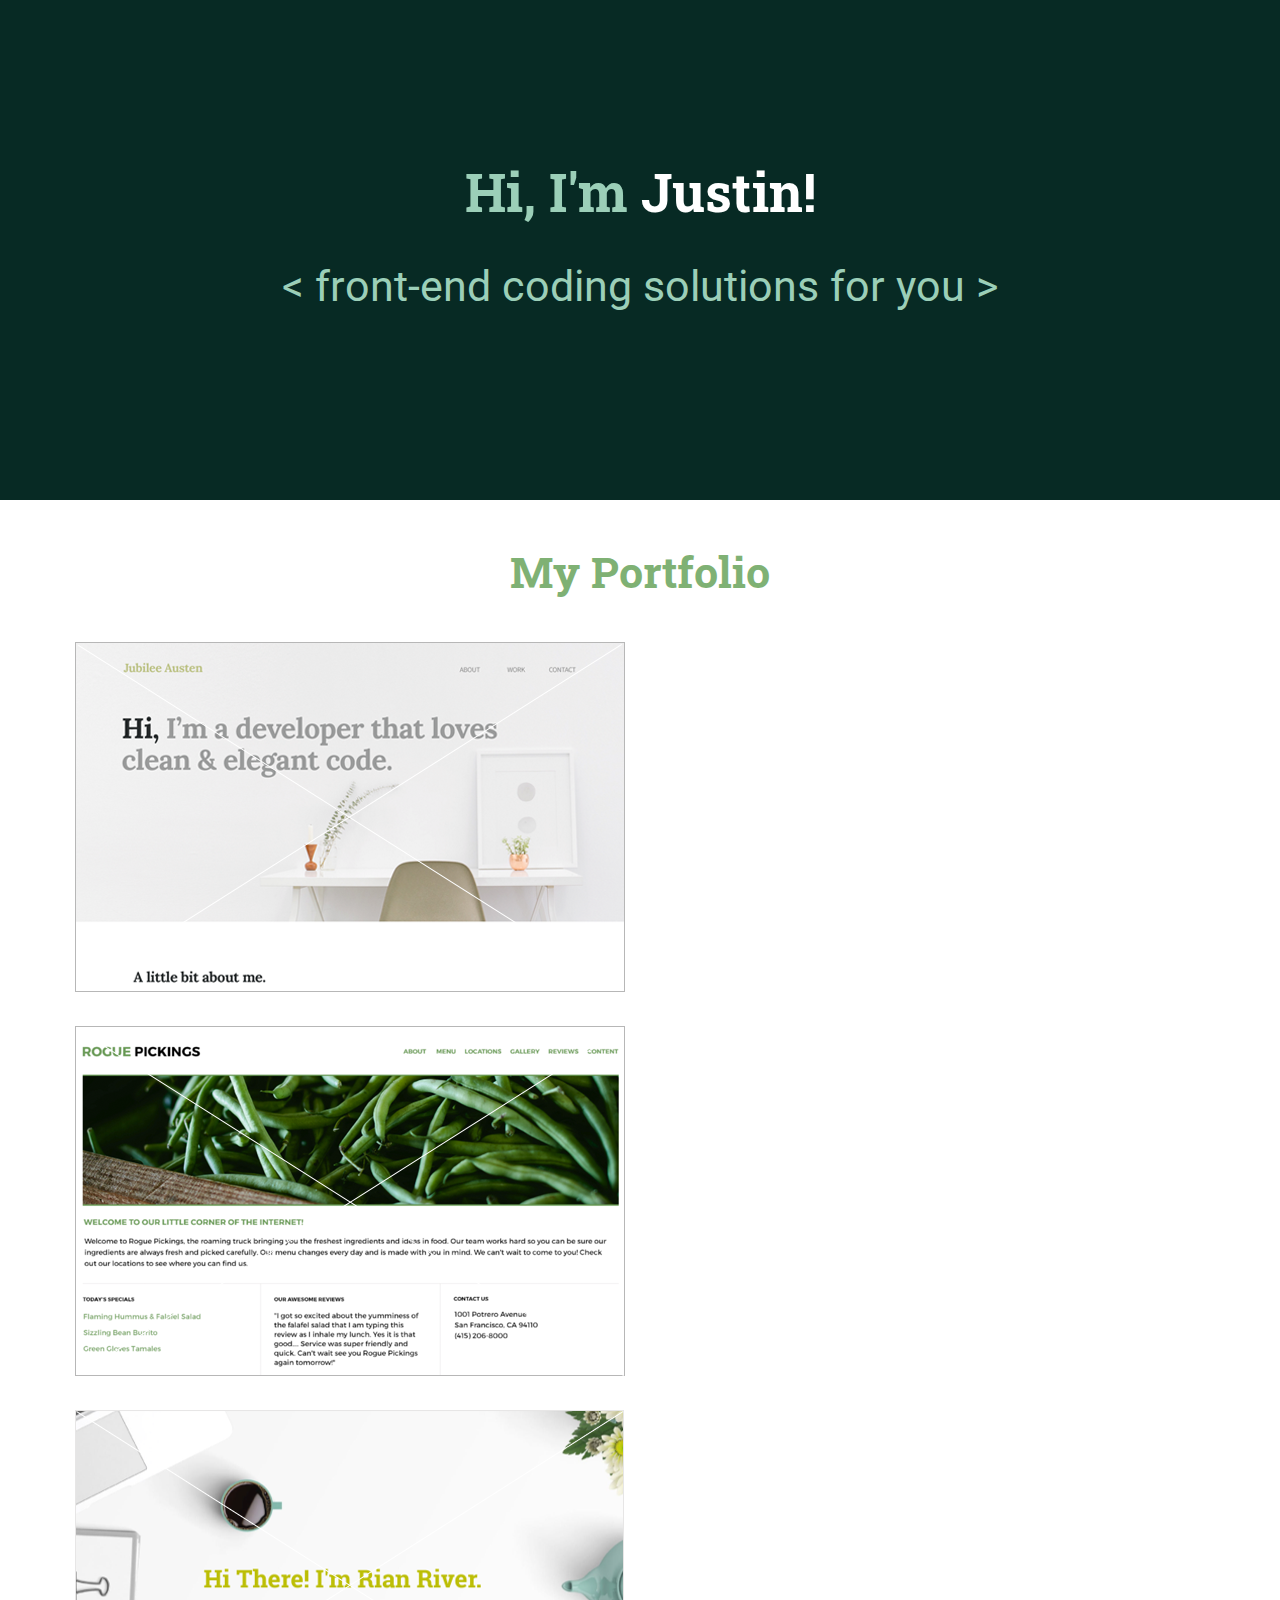
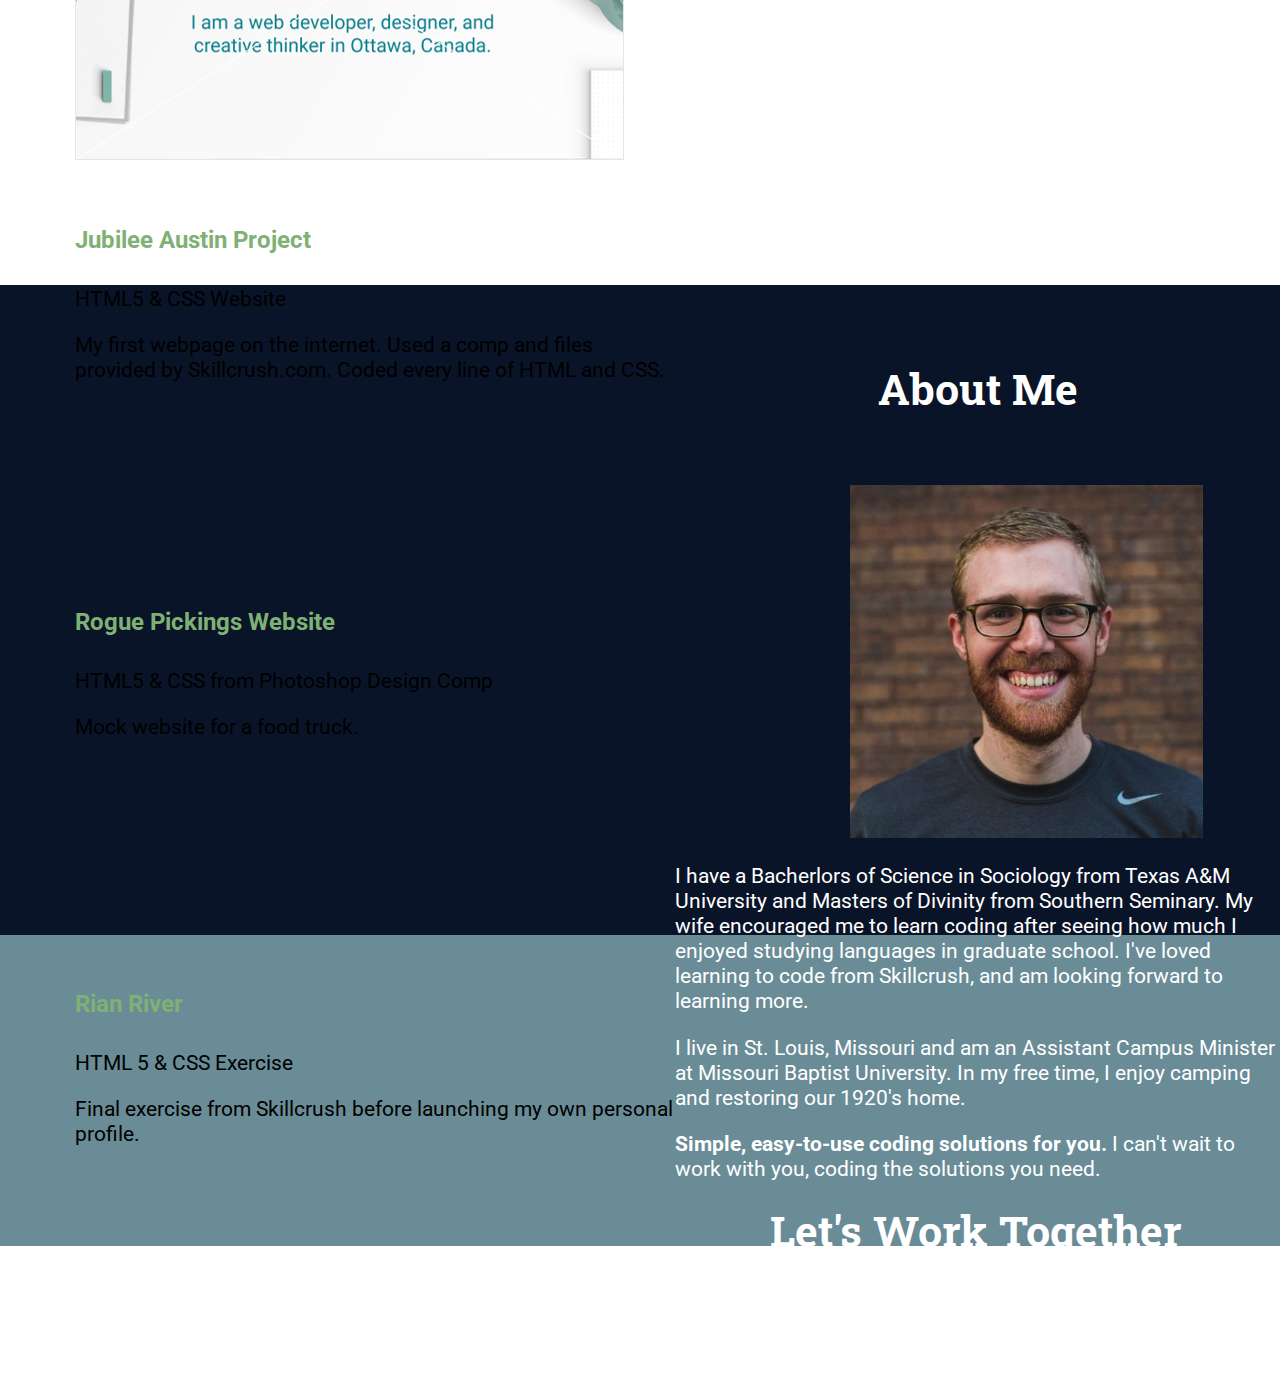
==== index.html @ b72c2935 "new pages" ====
<!doctype html>
<html>
    <head>
        <title>Justin Yeary | Developer</title>
          <link rel="stylesheet" href="css/normalize.css">
          <link rel="stylesheet" href="css/main.css">
          <link href="https://fonts.googleapis.com/css?family=Roboto+Slab:700|Roboto:400,700" rel="stylesheet">
    </head>
<body>
      <header>
          <div class="full-width">
              <div class="intro">
                <h1>Hi, I'm <span style="color:#ffffff">Justin!</span></h1>
                  <h2>&lt; front-end coding solutions for you &gt;</h2>
              </div>
      </header>
<main>
  <section id="work">
      <h3>My Portfolio</h3>
      <div class="two-columns">
      <div class="half-width">
        <div id="photo-two">
            <a href="http://justincodes.me/jubliee_austin_project/"> <img src="img/jubilee-thumbnail.png" alt="jubilee project" /> </a>
        </div>
          <div id="photo-one">
              <a href="http://justincodes.me/rogue_pickings_project/"> <img src="img/rogue-pickings-thumbnail.png" alt="rogue pickings project" /> </a>
          </div>
          <div id="photo-three">
          <a href="http://www.justincodes.me/rian_river_project/"> <img src="img/rian-river2-thumbnail.png" alt="rian river project"/> </a>
        </div>
      </div>
    </div>
    <div class="two-columns">
      <div class="half-width">
        <div id="description-two">
         <h4>Jubilee Austin Project</h4>
            <p>HTML5 & CSS Website</p>
              <p>My first webpage on the internet. Used a comp and files provided by Skillcrush.com. Coded every line of HTML and CSS.</p>
          </div>
        <div id="description-one">
          <h4>Rogue Pickings Website</h4>
            <p>HTML5 & CSS  from Photoshop Design Comp<p>
              <p>Mock website for a food truck.</p>
            </div>
        <div id="description-three">
          <h4>Rian River</h4>
            <p>HTML 5 & CSS Exercise</p>
              <p>Final exercise from Skillcrush before launching my own personal profile.</p>
            </div>
          </div>
        </div>
  </section>
    <section id="about">
        <h3 class="white-text">About Me</h3>
        <div class="two-columns">
        <div class="half-width">
            <img src="img/headshot.jpg" alt="headshot" />
          </div>
        </div>
        <div class="two-columns">
        <div class="half-width">
          <p class="white-text">I have a Bacherlors of Science in Sociology from Texas A&M University and Masters of Divinity from Southern Seminary. My wife encouraged me to learn coding after seeing how much I enjoyed studying languages in graduate school. I've loved learning to code from Skillcrush, and am looking forward to learning more.</p>
          <p class="white-text">I live in St. Louis, Missouri and am an Assistant Campus Minister at Missouri Baptist University. In my free time, I enjoy camping and restoring our 1920's home.</p>
          <p class="white-text"><strong>Simple, easy-to-use coding solutions for you.</strong> I can't wait to work with you, coding the solutions you need.</p>
        </div>
      </div>
    </section>
    <section id="contact">
      <h3 class="white-text">Let's Work Together</h3>
        <div class="full-width">
          <h4 class="white-text"><a style="text-decoration:none;color:#ffffff" href="mailto:justinlyeary@gmail.com">justinlyeary@gmail.com</a></h4>
          <h4 class="white-text"><a style="text-decoration:none;color:#ffffff" href="tel:9363320590">936.332.0590</a></h4>
          </div>
        </div>
    </section>
    </body>
</html>
---- css/main.css ----
/**************GRID***************/
.full-width {
  width: 1200px;
  margin: auto;
}

.half-width {
  width: 600px;
}

.third-width {
  width: 400px;
  float: left;
  text-align: center;
  margin-left: 23px;
  margin-right: 23px;

}
/***************FONTS**************/
body {font-family: font-family: 'Roboto Slab', serif;}
body {font-family: font-family: 'Roboto', sans-serif;}

/***********HEADER************/

header {
  height: 500px;
  background-color: #072a24;
}

h1 {
  font-size: 40pt;
  font-family: Roboto Slab, bold, serif;
  text-align: center;
  color: #9bcfb8;
}

h2 {
  font-size: 32pt;
  font-family: Roboto, sans-serif;
  font-weight: 400;
  text-align: center;
  color: #9bcfb8;
}

.intro {
  border-width: 6px;
  padding-top: 120px;

}

/****************BODY******************/
#work {
  height: 1300px;
  margin-left: 75px;
  margin-right: 75px;
}

#about {
  height: 650px;
  background-color: #0a1429;
}

#about h3 {
  padding-top: 75px;
}

#contact {
  height: 305px;
  background-color: #698c97;
  border: solid;
  border-color: #698c97;
}

#contact h3 {
  padding-top: 20px;
}

footer {
  background-color: #095156;
  border: solid;
  border-color: #095156;
}

h3 {
  font-size: 32pt;
  font-family: Roboto slab, serif;
  text-align: center;
  color: #7fb174;
}

h4 {
  font-size: 18pt;
  font-family: Roboto, sans-serif;
  font-weight: 700;
  color: #7fb174;
}

p {
  font-size: 16pt;
  font-family: Roboto, sans-serif;
  font-weight: 400;
  color: #grey;
}


.two-columns {
  float: left;
}

#photo-one, #photo-two, #photo-three {
  margin-bottom: 30px;
}

#description-one, #description-two, #description-three {
  height: 350px;
  margin-bottom: 30px;
}

.white-text {
  color: #ffffff;
}

#about img {
   padding-left: 175px;
   padding-top: 25px;
 }

#about h4 {
  padding-left: 125px;
}

#contact h4 {
   text-align: center;
 }
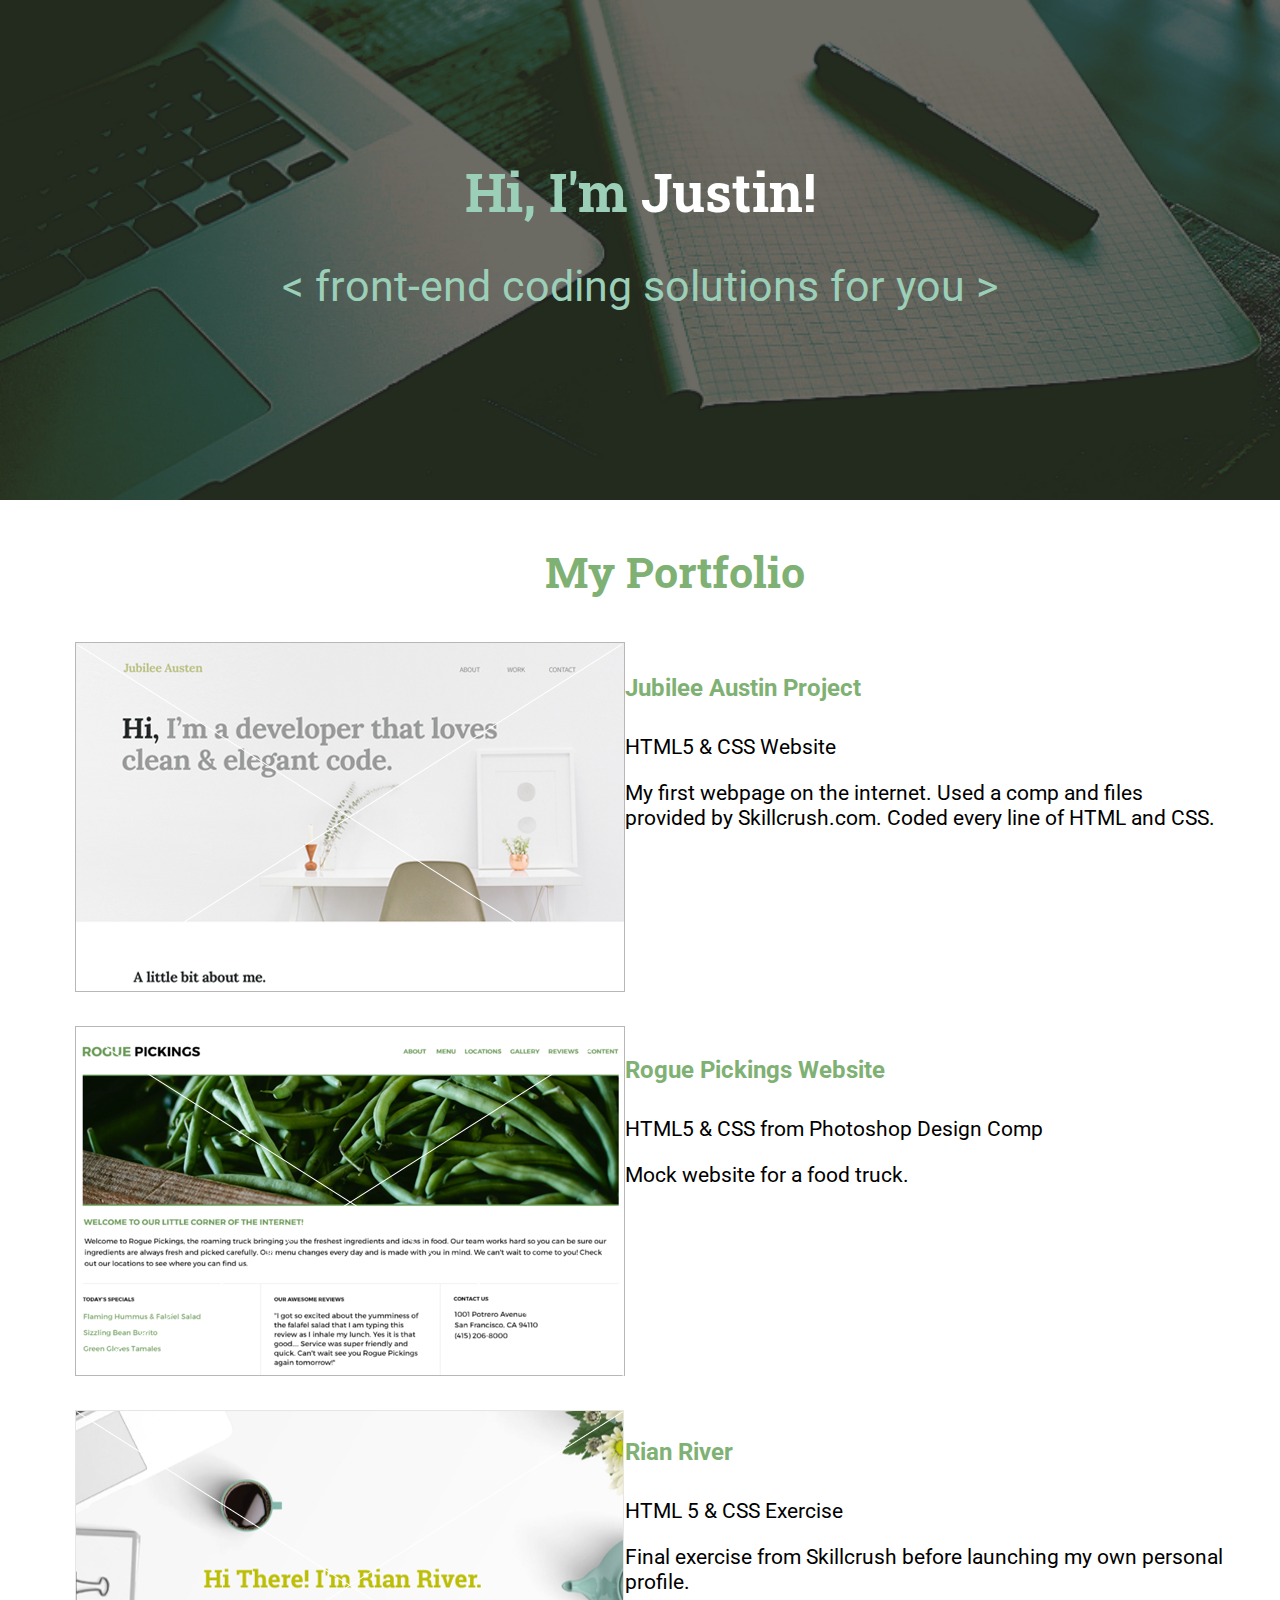
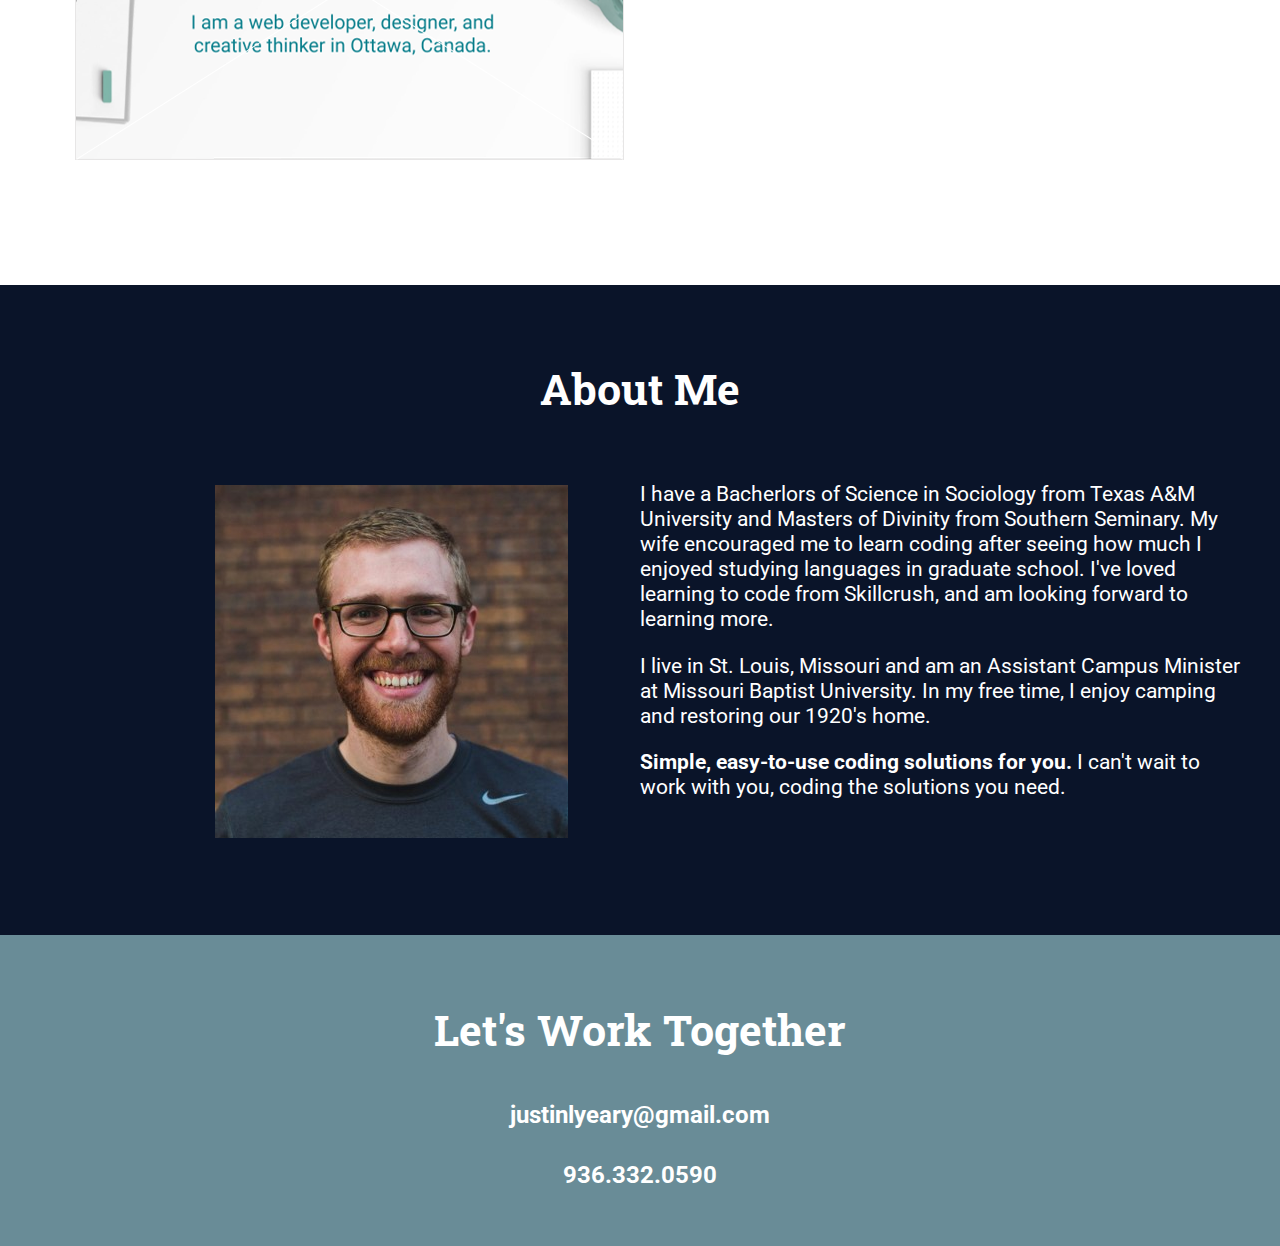
==== commit eec27982: "add full-width divs to sections" ====
--- a/index.html
+++ b/index.html
@@ -16,41 +16,44 @@
       </header>
 <main>
   <section id="work">
-      <h3>My Portfolio</h3>
-      <div class="two-columns">
-      <div class="half-width">
-        <div id="photo-two">
-            <a href="http://justincodes.me/jubliee_austin_project/"> <img src="img/jubilee-thumbnail.png" alt="jubilee project" /> </a>
-        </div>
-          <div id="photo-one">
-              <a href="http://justincodes.me/rogue_pickings_project/"> <img src="img/rogue-pickings-thumbnail.png" alt="rogue pickings project" /> </a>
-          </div>
-          <div id="photo-three">
-          <a href="http://www.justincodes.me/rian_river_project/"> <img src="img/rian-river2-thumbnail.png" alt="rian river project"/> </a>
-        </div>
-      </div>
-    </div>
-    <div class="two-columns">
-      <div class="half-width">
-        <div id="description-two">
-         <h4>Jubilee Austin Project</h4>
-            <p>HTML5 & CSS Website</p>
-              <p>My first webpage on the internet. Used a comp and files provided by Skillcrush.com. Coded every line of HTML and CSS.</p>
-          </div>
-        <div id="description-one">
-          <h4>Rogue Pickings Website</h4>
-            <p>HTML5 & CSS  from Photoshop Design Comp<p>
-              <p>Mock website for a food truck.</p>
-            </div>
-        <div id="description-three">
-          <h4>Rian River</h4>
-            <p>HTML 5 & CSS Exercise</p>
-              <p>Final exercise from Skillcrush before launching my own personal profile.</p>
-            </div>
-          </div>
-        </div>
-  </section>
+      <div class="full-width">
+        <h3>My Portfolio</h3>
+          <div class="half-width">
+            <div class="two-columns">
+                <div id="photo-two">
+                    <a href="http://justincodes.me/jubliee_austin_project/"> <img src="img/jubilee-thumbnail.png" alt="jubilee project" /> </a>
+                  </div>
+                <div id="photo-one">
+                    <a href="http://justincodes.me/rogue_pickings_project/"> <img src="img/rogue-pickings-thumbnail.png" alt="rogue pickings project" /> </a>
+                  </div>
+                <div id="photo-three">
+                    <a href="http://www.justincodes.me/rian_river_project/"> <img src="img/rian-river2-thumbnail.png" alt="rian river project"/> </a>
+                  </div>
+                </div>
+              </div>
+          <div class="two-columns">
+            <div class="half-width">
+              <div id="description-two">
+               <h4>Jubilee Austin Project</h4>
+                  <p>HTML5 & CSS Website</p>
+                    <p>My first webpage on the internet. Used a comp and files provided by Skillcrush.com. Coded every line of HTML and CSS.</p>
+                </div>
+              <div id="description-one">
+                <h4>Rogue Pickings Website</h4>
+                  <p>HTML5 & CSS  from Photoshop Design Comp<p>
+                    <p>Mock website for a food truck.</p>
+                  </div>
+              <div id="description-three">
+                  <h4>Rian River</h4>
+                    <p>HTML 5 & CSS Exercise</p>
+                      <p>Final exercise from Skillcrush before launching my own personal profile.</p>
+                    </div>
+                  </div>
+                </div>
+              </div>
+          </section>
     <section id="about">
+      <div class="full-width">
         <h3 class="white-text">About Me</h3>
         <div class="two-columns">
         <div class="half-width">
--- a/css/main.css
+++ b/css/main.css
@@ -24,7 +24,8 @@
 
 header {
   height: 500px;
-  background-color: #072a24;
+  background: url("../img/hero.png");
+  background-size: cover;
 }
 
 h1 {
@@ -45,7 +46,6 @@
 .intro {
   border-width: 6px;
   padding-top: 120px;
-
 }
 
 /****************BODY******************/
